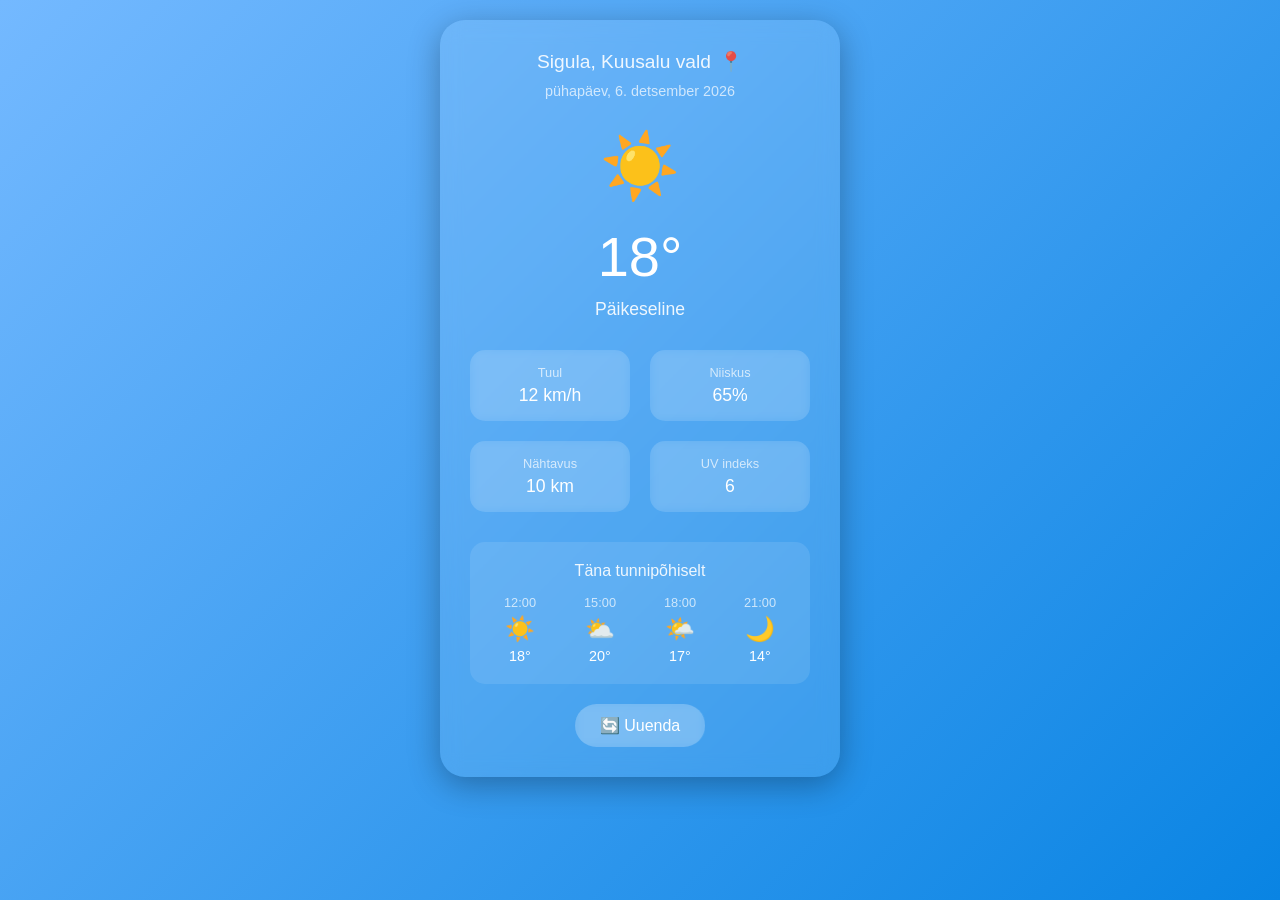
==== index.html @ 8d42cefe "Rename weather_app.html to index.html Muutsin nime" ====
<!DOCTYPE html>
<html lang="et">
<head>
    <meta charset="UTF-8">
    <meta name="viewport" content="width=device-width, initial-scale=1.0">
    <title>Tänase Päeva Ilm</title>
    <style>
        * {
            margin: 0;
            padding: 0;
            box-sizing: border-box;
        }

        body {
            font-family: -apple-system, BlinkMacSystemFont, 'Segoe UI', Roboto, sans-serif;
            background: linear-gradient(135deg, #74b9ff 0%, #0984e3 100%);
            min-height: 100vh;
            padding: 20px;
            color: white;
        }

        .container {
            max-width: 400px;
            margin: 0 auto;
            background: rgba(255, 255, 255, 0.1);
            backdrop-filter: blur(10px);
            border-radius: 25px;
            padding: 30px;
            box-shadow: 0 8px 32px rgba(0, 0, 0, 0.3);
            text-align: center;
        }

        .location {
            font-size: 1.2em;
            margin-bottom: 10px;
            opacity: 0.9;
            cursor: pointer;
            display: flex;
            align-items: center;
            justify-content: center;
            gap: 8px;
            transition: all 0.3s ease;
        }

        .location:hover {
            opacity: 1;
            transform: scale(1.05);
        }

        .location-dropdown {
            position: relative;
            display: inline-block;
        }

        .dropdown-content {
            display: none;
            position: absolute;
            background: rgba(255, 255, 255, 0.15);
            backdrop-filter: blur(10px);
            border-radius: 15px;
            min-width: 200px;
            box-shadow: 0 8px 32px rgba(0, 0, 0, 0.3);
            z-index: 1;
            top: 100%;
            left: 50%;
            transform: translateX(-50%);
            margin-top: 10px;
        }

        .dropdown-content.show {
            display: block;
            animation: dropdownOpen 0.3s ease;
        }

        @keyframes dropdownOpen {
            from { opacity: 0; transform: translateX(-50%) translateY(-10px); }
            to { opacity: 1; transform: translateX(-50%) translateY(0); }
        }

        .dropdown-item {
            padding: 15px 20px;
            cursor: pointer;
            transition: all 0.3s ease;
            border-radius: 15px;
            margin: 5px;
        }

        .dropdown-item:hover {
            background: rgba(255, 255, 255, 0.2);
        }

        .dropdown-item.active {
            background: rgba(255, 255, 255, 0.25);
            font-weight: 500;
        }

        .date {
            font-size: 0.9em;
            opacity: 0.7;
            margin-bottom: 30px;
        }

        .weather-icon {
            font-size: 4em;
            margin-bottom: 20px;
            animation: float 3s ease-in-out infinite;
        }

        @keyframes float {
            0%, 100% { transform: translateY(0px); }
            50% { transform: translateY(-10px); }
        }

        .temperature {
            font-size: 3.5em;
            font-weight: 300;
            margin-bottom: 10px;
        }

        .description {
            font-size: 1.1em;
            margin-bottom: 30px;
            opacity: 0.9;
        }

        .details {
            display: grid;
            grid-template-columns: 1fr 1fr;
            gap: 20px;
            margin-bottom: 30px;
        }

        .detail-item {
            background: rgba(255, 255, 255, 0.1);
            padding: 15px;
            border-radius: 15px;
            backdrop-filter: blur(5px);
        }

        .detail-label {
            font-size: 0.8em;
            opacity: 0.7;
            margin-bottom: 5px;
        }

        .detail-value {
            font-size: 1.1em;
            font-weight: 500;
        }

        .hourly-forecast {
            background: rgba(255, 255, 255, 0.1);
            border-radius: 15px;
            padding: 20px;
            margin-bottom: 20px;
        }

        .hourly-title {
            font-size: 1em;
            margin-bottom: 15px;
            opacity: 0.9;
        }

        .hourly-items {
            display: flex;
            justify-content: space-between;
            overflow-x: auto;
            gap: 15px;
        }

        .hourly-item {
            text-align: center;
            min-width: 60px;
        }

        .hourly-time {
            font-size: 0.8em;
            opacity: 0.7;
            margin-bottom: 5px;
        }

        .hourly-icon {
            font-size: 1.5em;
            margin-bottom: 5px;
        }

        .hourly-temp {
            font-size: 0.9em;
        }

        .refresh-btn {
            background: rgba(255, 255, 255, 0.2);
            border: none;
            color: white;
            padding: 12px 25px;
            border-radius: 25px;
            font-size: 1em;
            cursor: pointer;
            backdrop-filter: blur(5px);
            transition: all 0.3s ease;
        }

        .refresh-btn:hover {
            background: rgba(255, 255, 255, 0.3);
            transform: translateY(-2px);
        }

        .refresh-btn:active {
            transform: translateY(0);
        }

        @media (max-width: 480px) {
            .container {
                margin: 0;
                border-radius: 0;
                min-height: 100vh;
                padding: 40px 20px;
            }
        }
    </style>
</head>
<body>
    <div class="container">
        <div class="location-dropdown">
            <div class="location" id="location" onclick="toggleDropdown()">
                <span id="currentLocation">Sigula, Kuusalu vald</span>
                <span>📍</span>
            </div>
            <div class="dropdown-content" id="locationDropdown">
                <div class="dropdown-item active" onclick="selectLocation('sigula')">
                    Sigula, Kuusalu vald
                </div>
                <div class="dropdown-item" onclick="selectLocation('tallinn')">
                    Tallinn, Eesti
                </div>
            </div>
        </div>
        <div class="date" id="date"></div>
        
        <div class="weather-icon" id="weatherIcon">☀️</div>
        
        <div class="temperature" id="temperature">18°</div>
        <div class="description" id="description">Päikeseline</div>
        
        <div class="details">
            <div class="detail-item">
                <div class="detail-label">Tuul</div>
                <div class="detail-value" id="wind">12 km/h</div>
            </div>
            <div class="detail-item">
                <div class="detail-label">Niiskus</div>
                <div class="detail-value" id="humidity">65%</div>
            </div>
            <div class="detail-item">
                <div class="detail-label">Nähtavus</div>
                <div class="detail-value" id="visibility">10 km</div>
            </div>
            <div class="detail-item">
                <div class="detail-label">UV indeks</div>
                <div class="detail-value" id="uv">6</div>
            </div>
        </div>

        <div class="hourly-forecast">
            <div class="hourly-title">Täna tunnipõhiselt</div>
            <div class="hourly-items" id="hourlyForecast">
                <div class="hourly-item">
                    <div class="hourly-time">12:00</div>
                    <div class="hourly-icon">☀️</div>
                    <div class="hourly-temp">18°</div>
                </div>
                <div class="hourly-item">
                    <div class="hourly-time">15:00</div>
                    <div class="hourly-icon">⛅</div>
                    <div class="hourly-temp">20°</div>
                </div>
                <div class="hourly-item">
                    <div class="hourly-time">18:00</div>
                    <div class="hourly-icon">🌤️</div>
                    <div class="hourly-temp">17°</div>
                </div>
                <div class="hourly-item">
                    <div class="hourly-time">21:00</div>
                    <div class="hourly-icon">🌙</div>
                    <div class="hourly-temp">14°</div>
                </div>
            </div>
        </div>

        <button class="refresh-btn" onclick="updateWeather()">🔄 Uuenda</button>
    </div>

    <script>
        // Ilmaandmed erinevatele asukohtadele
        const weatherDataByLocation = {
            sigula: [
                {
                    temp: 16,
                    icon: '🌊',
                    desc: 'Meretuuline',
                    wind: '15 km/h',
                    humidity: '72%',
                    visibility: '12 km',
                    uv: '5'
                },
                {
                    temp: 12,
                    icon: '🌧️',
                    desc: 'Vihmahoog',
                    wind: '22 km/h',
                    humidity: '88%',
                    visibility: '7 km',
                    uv: '2'
                },
                {
                    temp: 19,
                    icon: '⛅',
                    desc: 'Pilves tuulega',
                    wind: '18 km/h',
                    humidity: '65%',
                    visibility: '15 km',
                    uv: '6'
                },
                {
                    temp: 8,
                    icon: '🌨️',
                    desc: 'Lumesadu tuulega',
                    wind: '28 km/h',
                    humidity: '92%',
                    visibility: '4 km',
                    uv: '1'
                }
            ],
            tallinn: [
                {
                    temp: 18,
                    icon: '☀️',
                    desc: 'Päikeseline',
                    wind: '12 km/h',
                    humidity: '62%',
                    visibility: '15 km',
                    uv: '6'
                },
                {
                    temp: 14,
                    icon: '🌦️',
                    desc: 'Hoovihm',
                    wind: '16 km/h',
                    humidity: '78%',
                    visibility: '10 km',
                    uv: '3'
                },
                {
                    temp: 21,
                    icon: '🌤️',
                    desc: 'Osaliselt päikeseline',
                    wind: '10 km/h',
                    humidity: '58%',
                    visibility: '18 km',
                    uv: '7'
                },
                {
                    temp: 6,
                    icon: '❄️',
                    desc: 'Kerge lumesadu',
                    wind: '20 km/h',
                    humidity: '85%',
                    visibility: '8 km',
                    uv: '1'
                }
            ]
        };

        const hourlyDataByLocation = {
            sigula: [
                [
                    { time: '12:00', icon: '🌊', temp: 16 },
                    { time: '15:00', icon: '⛅', temp: 17 },
                    { time: '18:00', icon: '🌤️', temp: 15 },
                    { time: '21:00', icon: '🌙', temp: 13 }
                ],
                [
                    { time: '12:00', icon: '🌧️', temp: 12 },
                    { time: '15:00', icon: '⛈️', temp: 13 },
                    { time: '18:00', icon: '🌧️', temp: 11 },
                    { time: '21:00', icon: '☁️', temp: 10 }
                ],
                [
                    { time: '12:00', icon: '⛅', temp: 19 },
                    { time: '15:00', icon: '🌤️', temp: 20 },
                    { time: '18:00', icon: '⛅', temp: 18 },
                    { time: '21:00', icon: '🌙', temp: 16 }
                ],
                [
                    { time: '12:00', icon: '🌨️', temp: 8 },
                    { time: '15:00', icon: '❄️', temp: 7 },
                    { time: '18:00', icon: '🌨️', temp: 6 },
                    { time: '21:00', icon: '☁️', temp: 5 }
                ]
            ],
            tallinn: [
                [
                    { time: '12:00', icon: '☀️', temp: 18 },
                    { time: '15:00', icon: '☀️', temp: 20 },
                    { time: '18:00', icon: '🌤️', temp: 17 },
                    { time: '21:00', icon: '🌙', temp: 15 }
                ],
                [
                    { time: '12:00', icon: '🌦️', temp: 14 },
                    { time: '15:00', icon: '⛈️', temp: 15 },
                    { time: '18:00', icon: '🌧️', temp: 13 },
                    { time: '21:00', icon: '☁️', temp: 12 }
                ],
                [
                    { time: '12:00', icon: '🌤️', temp: 21 },
                    { time: '15:00', icon: '☀️', temp: 23 },
                    { time: '18:00', icon: '🌤️', temp: 20 },
                    { time: '21:00', icon: '🌙', temp: 18 }
                ],
                [
                    { time: '12:00', icon: '❄️', temp: 6 },
                    { time: '15:00', icon: '🌨️', temp: 5 },
                    { time: '18:00', icon: '❄️', temp: 4 },
                    { time: '21:00', icon: '☁️', temp: 3 }
                ]
            ]
        };

        let currentLocation = 'sigula';
        let currentWeatherIndex = 0;

        function updateDate() {
            const now = new Date();
            const options = { 
                weekday: 'long', 
                year: 'numeric', 
                month: 'long', 
                day: 'numeric' 
            };
            document.getElementById('date').textContent = now.toLocaleDateString('et-EE', options);
        }

        function updateWeather() {
            const weather = weatherData[currentWeatherIndex];
            const hourly = hourlyData[currentWeatherIndex];
            
            document.getElementById('temperature').textContent = weather.temp + '°';
            document.getElementById('weatherIcon').textContent = weather.icon;
            document.getElementById('description').textContent = weather.desc;
            document.getElementById('wind').textContent = weather.wind;
            document.getElementById('humidity').textContent = weather.humidity;
            document.getElementById('visibility').textContent = weather.visibility;
            document.getElementById('uv').textContent = weather.uv;

            // Uuenda tunnipõhist ennustust
            const hourlyContainer = document.getElementById('hourlyForecast');
            hourlyContainer.innerHTML = '';
            
            hourly.forEach(item => {
                const hourlyItem = document.createElement('div');
                hourlyItem.className = 'hourly-item';
                hourlyItem.innerHTML = `
                    <div class="hourly-time">${item.time}</div>
                    <div class="hourly-icon">${item.icon}</div>
                    <div class="hourly-temp">${item.temp}°</div>
                `;
                hourlyContainer.appendChild(hourlyItem);
            });

            // Järgmine ilmaandmete komplekt
            currentWeatherIndex = (currentWeatherIndex + 1) % weatherData.length;
        }

        // Käivita leht
        updateDate();
        updateWeather();

        // Automaatne uuendamine iga 30 sekundi järel (näidiseks)
        setInterval(updateWeather, 30000);
    </script>
</body>
</html>
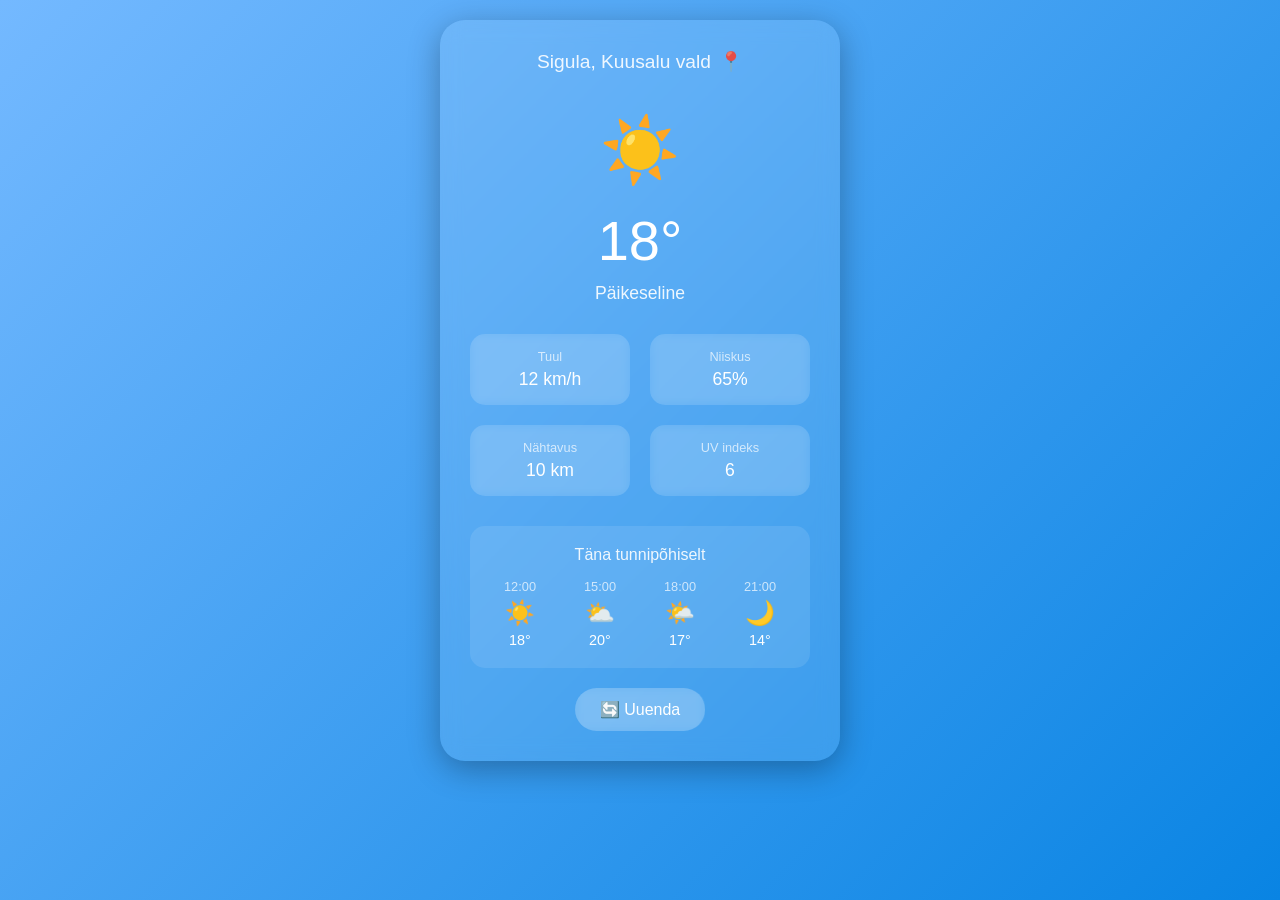
==== commit 07806636: "Update index.html Lisas open-meteo api" ====
--- a/index.html
+++ b/index.html
@@ -291,143 +291,22 @@
     </div>
 
     <script>
-        // Ilmaandmed erinevatele asukohtadele
-        const weatherDataByLocation = {
-            sigula: [
-                {
-                    temp: 16,
-                    icon: '🌊',
-                    desc: 'Meretuuline',
-                    wind: '15 km/h',
-                    humidity: '72%',
-                    visibility: '12 km',
-                    uv: '5'
-                },
-                {
-                    temp: 12,
-                    icon: '🌧️',
-                    desc: 'Vihmahoog',
-                    wind: '22 km/h',
-                    humidity: '88%',
-                    visibility: '7 km',
-                    uv: '2'
-                },
-                {
-                    temp: 19,
-                    icon: '⛅',
-                    desc: 'Pilves tuulega',
-                    wind: '18 km/h',
-                    humidity: '65%',
-                    visibility: '15 km',
-                    uv: '6'
-                },
-                {
-                    temp: 8,
-                    icon: '🌨️',
-                    desc: 'Lumesadu tuulega',
-                    wind: '28 km/h',
-                    humidity: '92%',
-                    visibility: '4 km',
-                    uv: '1'
-                }
-            ],
-            tallinn: [
-                {
-                    temp: 18,
-                    icon: '☀️',
-                    desc: 'Päikeseline',
-                    wind: '12 km/h',
-                    humidity: '62%',
-                    visibility: '15 km',
-                    uv: '6'
-                },
-                {
-                    temp: 14,
-                    icon: '🌦️',
-                    desc: 'Hoovihm',
-                    wind: '16 km/h',
-                    humidity: '78%',
-                    visibility: '10 km',
-                    uv: '3'
-                },
-                {
-                    temp: 21,
-                    icon: '🌤️',
-                    desc: 'Osaliselt päikeseline',
-                    wind: '10 km/h',
-                    humidity: '58%',
-                    visibility: '18 km',
-                    uv: '7'
-                },
-                {
-                    temp: 6,
-                    icon: '❄️',
-                    desc: 'Kerge lumesadu',
-                    wind: '20 km/h',
-                    humidity: '85%',
-                    visibility: '8 km',
-                    uv: '1'
-                }
-            ]
+        // Asukohtade koordinaadid
+        const locations = {
+            sigula: {
+                name: 'Sigula, Kuusalu vald',
+                lat: 59.5167,
+                lon: 25.5833
+            },
+            tallinn: {
+                name: 'Tallinn, Eesti',
+                lat: 59.4370,
+                lon: 24.7536
+            }
         };
 
-        const hourlyDataByLocation = {
-            sigula: [
-                [
-                    { time: '12:00', icon: '🌊', temp: 16 },
-                    { time: '15:00', icon: '⛅', temp: 17 },
-                    { time: '18:00', icon: '🌤️', temp: 15 },
-                    { time: '21:00', icon: '🌙', temp: 13 }
-                ],
-                [
-                    { time: '12:00', icon: '🌧️', temp: 12 },
-                    { time: '15:00', icon: '⛈️', temp: 13 },
-                    { time: '18:00', icon: '🌧️', temp: 11 },
-                    { time: '21:00', icon: '☁️', temp: 10 }
-                ],
-                [
-                    { time: '12:00', icon: '⛅', temp: 19 },
-                    { time: '15:00', icon: '🌤️', temp: 20 },
-                    { time: '18:00', icon: '⛅', temp: 18 },
-                    { time: '21:00', icon: '🌙', temp: 16 }
-                ],
-                [
-                    { time: '12:00', icon: '🌨️', temp: 8 },
-                    { time: '15:00', icon: '❄️', temp: 7 },
-                    { time: '18:00', icon: '🌨️', temp: 6 },
-                    { time: '21:00', icon: '☁️', temp: 5 }
-                ]
-            ],
-            tallinn: [
-                [
-                    { time: '12:00', icon: '☀️', temp: 18 },
-                    { time: '15:00', icon: '☀️', temp: 20 },
-                    { time: '18:00', icon: '🌤️', temp: 17 },
-                    { time: '21:00', icon: '🌙', temp: 15 }
-                ],
-                [
-                    { time: '12:00', icon: '🌦️', temp: 14 },
-                    { time: '15:00', icon: '⛈️', temp: 15 },
-                    { time: '18:00', icon: '🌧️', temp: 13 },
-                    { time: '21:00', icon: '☁️', temp: 12 }
-                ],
-                [
-                    { time: '12:00', icon: '🌤️', temp: 21 },
-                    { time: '15:00', icon: '☀️', temp: 23 },
-                    { time: '18:00', icon: '🌤️', temp: 20 },
-                    { time: '21:00', icon: '🌙', temp: 18 }
-                ],
-                [
-                    { time: '12:00', icon: '❄️', temp: 6 },
-                    { time: '15:00', icon: '🌨️', temp: 5 },
-                    { time: '18:00', icon: '❄️', temp: 4 },
-                    { time: '21:00', icon: '☁️', temp: 3 }
-                ]
-            ]
-        };
-
         let currentLocation = 'sigula';
-        let currentWeatherIndex = 0;
+        let weatherData = null;
 
         function updateDate() {
             const now = new Date();
@@ -440,43 +319,154 @@
             document.getElementById('date').textContent = now.toLocaleDateString('et-EE', options);
         }
 
-        function updateWeather() {
-            const weather = weatherData[currentWeatherIndex];
-            const hourly = hourlyData[currentWeatherIndex];
-            
-            document.getElementById('temperature').textContent = weather.temp + '°';
-            document.getElementById('weatherIcon').textContent = weather.icon;
-            document.getElementById('description').textContent = weather.desc;
-            document.getElementById('wind').textContent = weather.wind;
-            document.getElementById('humidity').textContent = weather.humidity;
-            document.getElementById('visibility').textContent = weather.visibility;
-            document.getElementById('uv').textContent = weather.uv;
-
-            // Uuenda tunnipõhist ennustust
+        // Ilmakoodi teisendamine ikoonideks ja kirjeldusteks
+        function getWeatherInfo(weatherCode, isDay) {
+            const weatherCodes = {
+                0: { icon: isDay ? '☀️' : '🌙', desc: isDay ? 'Selge' : 'Selge öö' },
+                1: { icon: isDay ? '🌤️' : '🌙', desc: isDay ? 'Peamiselt selge' : 'Peamiselt selge öö' },
+                2: { icon: '⛅', desc: 'Osaliselt pilves' },
+                3: { icon: '☁️', desc: 'Pilves' },
+                45: { icon: '🌫️', desc: 'Udu' },
+                48: { icon: '🌫️', desc: 'Jääudu' },
+                51: { icon: '🌦️', desc: 'Kerge uduvihm' },
+                53: { icon: '🌦️', desc: 'Mõõdukas uduvihm' },
+                55: { icon: '🌧️', desc: 'Tugev uduvihm' },
+                61: { icon: '🌧️', desc: 'Kerge vihm' },
+                63: { icon: '🌧️', desc: 'Mõõdukas vihm' },
+                65: { icon: '🌧️', desc: 'Tugev vihm' },
+                71: { icon: '🌨️', desc: 'Kerge lumesadu' },
+                73: { icon: '❄️', desc: 'Mõõdukas lumesadu' },
+                75: { icon: '❄️', desc: 'Tugev lumesadu' },
+                80: { icon: '🌦️', desc: 'Kerged vihmahoogud' },
+                81: { icon: '🌧️', desc: 'Mõõdukad vihmahoogud' },
+                82: { icon: '⛈️', desc: 'Tugevad vihmahoogud' },
+                95: { icon: '⛈️', desc: 'Äike' },
+                96: { icon: '⛈️', desc: 'Äike rahehoobiga' },
+                99: { icon: '⛈️', desc: 'Tugev äike rahehoobiga' }
+            };
+            
+            return weatherCodes[weatherCode] || { icon: '❓', desc: 'Teadmata' };
+        }
+
+        // Päris ilmaandmete hankimine
+        async function fetchWeatherData(location) {
+            const { lat, lon } = locations[location];
+            const url = `https://api.open-meteo.com/v1/forecast?latitude=${lat}&longitude=${lon}&current=temperature_2m,relative_humidity_2m,apparent_temperature,is_day,precipitation,weather_code,cloud_cover,wind_speed_10m,wind_direction_10m&hourly=temperature_2m,relative_humidity_2m,weather_code,visibility,is_day&daily=weather_code,temperature_2m_max,temperature_2m_min,uv_index_max&timezone=Europe%2FTallinn&forecast_days=1`;
+            
+            try {
+                const response = await fetch(url);
+                const data = await response.json();
+                return data;
+            } catch (error) {
+                console.error('Viga ilmaandmete hankimisel:', error);
+                return null;
+            }
+        }
+            const dropdown = document.getElementById('locationDropdown');
+            dropdown.classList.toggle('show');
+        }
+
+        function toggleDropdown() {
+            const dropdown = document.getElementById('locationDropdown');
+            dropdown.classList.toggle('show');
+        }
+
+        async function selectLocation(location) {
+            currentLocation = location;
+            
+            // Update location text
+            document.getElementById('currentLocation').textContent = locations[location].name;
+            
+            // Update active state in dropdown
+            const dropdownItems = document.querySelectorAll('.dropdown-item');
+            dropdownItems.forEach(item => item.classList.remove('active'));
+            
+            if (location === 'sigula') {
+                dropdownItems[0].classList.add('active');
+            } else {
+                dropdownItems[1].classList.add('active');
+            }
+            
+            // Hide dropdown
+            document.getElementById('locationDropdown').classList.remove('show');
+            
+            // Update weather
+            await updateWeather();
+        }
+
+        async function updateWeather() {
+            // Näita laadimist
+            document.getElementById('temperature').textContent = '...';
+            document.getElementById('description').textContent = 'Laadin andmeid...';
+            
+            const data = await fetchWeatherData(currentLocation);
+            
+            if (!data || !data.current) {
+                document.getElementById('temperature').textContent = '--°';
+                document.getElementById('description').textContent = 'Andmeid ei saadud';
+                return;
+            }
+            
+            const current = data.current;
+            const daily = data.daily;
+            const hourly = data.hourly;
+            
+            // Praegune ilm
+            const weatherInfo = getWeatherInfo(current.weather_code, current.is_day);
+            
+            document.getElementById('temperature').textContent = Math.round(current.temperature_2m) + '°';
+            document.getElementById('weatherIcon').textContent = weatherInfo.icon;
+            document.getElementById('description').textContent = weatherInfo.desc;
+            document.getElementById('wind').textContent = Math.round(current.wind_speed_10m) + ' km/h';
+            document.getElementById('humidity').textContent = current.relative_humidity_2m + '%';
+            document.getElementById('visibility').textContent = '10 km'; // Open-Meteo ei anna visibility
+            document.getElementById('uv').textContent = daily.uv_index_max[0] || '--';
+            
+            // Tunnipõhine ennustus (järgmised 4 tundi)
             const hourlyContainer = document.getElementById('hourlyForecast');
             hourlyContainer.innerHTML = '';
             
-            hourly.forEach(item => {
+            const now = new Date();
+            const currentHour = now.getHours();
+            
+            for (let i = 0; i < 4; i++) {
+                const hourIndex = currentHour + i;
+                if (hourIndex >= 24) break; // Ära näita järgmise päeva tunde
+                
+                const temp = Math.round(hourly.temperature_2m[hourIndex]);
+                const code = hourly.weather_code[hourIndex];
+                const isDay = hourly.is_day[hourIndex];
+                const weather = getWeatherInfo(code, isDay);
+                
+                const time = String(hourIndex).padStart(2, '0') + ':00';
+                
                 const hourlyItem = document.createElement('div');
                 hourlyItem.className = 'hourly-item';
                 hourlyItem.innerHTML = `
-                    <div class="hourly-time">${item.time}</div>
-                    <div class="hourly-icon">${item.icon}</div>
-                    <div class="hourly-temp">${item.temp}°</div>
+                    <div class="hourly-time">${time}</div>
+                    <div class="hourly-icon">${weather.icon}</div>
+                    <div class="hourly-temp">${temp}°</div>
                 `;
                 hourlyContainer.appendChild(hourlyItem);
-            });
-
-            // Järgmine ilmaandmete komplekt
-            currentWeatherIndex = (currentWeatherIndex + 1) % weatherData.length;
+            }
         }
 
         // Käivita leht
         updateDate();
-        updateWeather();
-
-        // Automaatne uuendamine iga 30 sekundi järel (näidiseks)
-        setInterval(updateWeather, 30000);
+        updateWeather(); // Nüüd async funktsioon
+
+        // Automaatne uuendamine iga 10 minuti järel (päris andmete jaoks)
+        setInterval(updateWeather, 600000);
+
+        // Sulge dropdown kui klõpsatakse väljaspool
+        document.addEventListener('click', function(event) {
+            const dropdown = document.getElementById('locationDropdown');
+            const locationDiv = document.getElementById('location');
+            
+            if (!locationDiv.contains(event.target) && !dropdown.contains(event.target)) {
+                dropdown.classList.remove('show');
+            }
+        });
     </script>
 </body>
 </html>
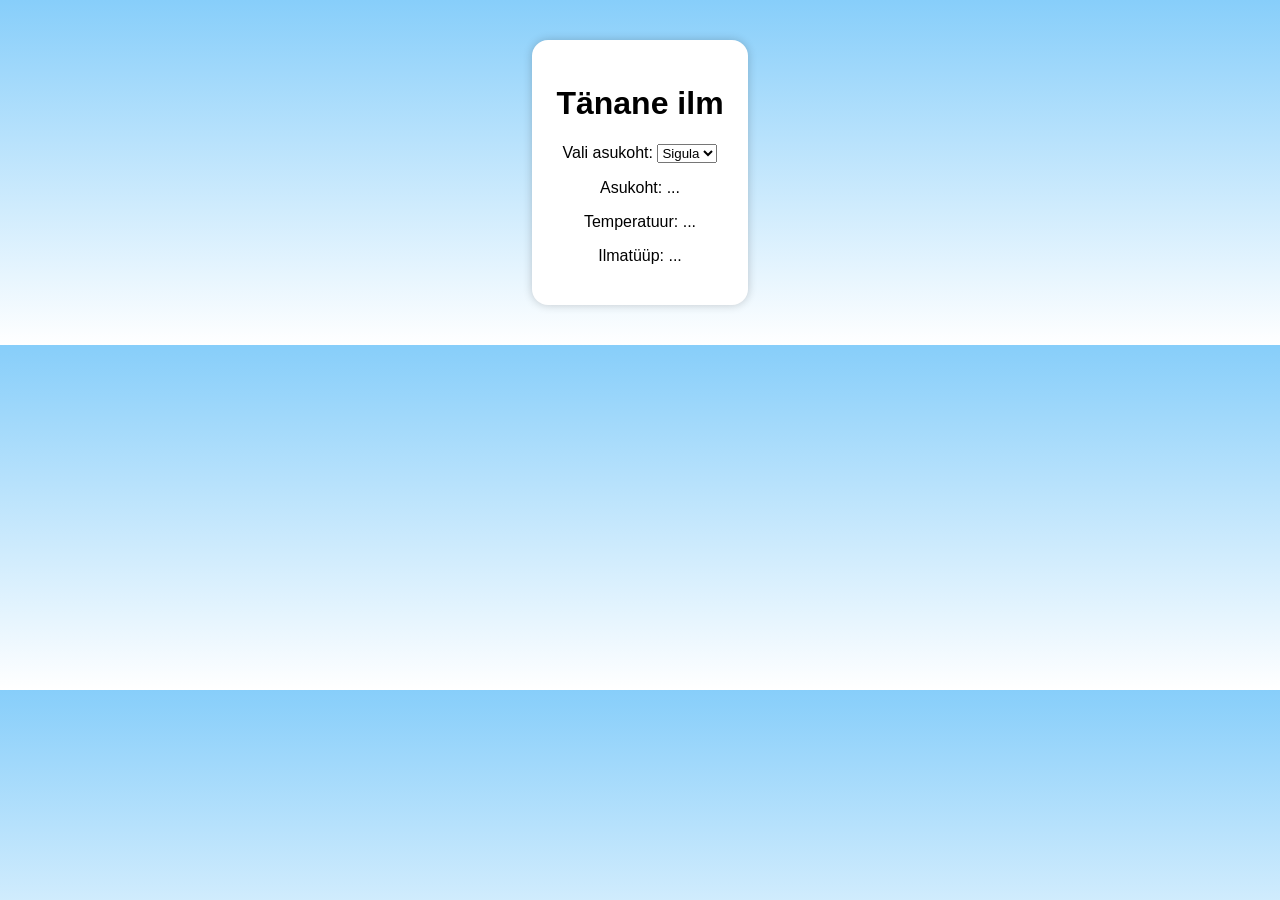
==== commit 1db165d8: "Add files via upload" ====
--- a/index.html
+++ b/index.html
@@ -1,472 +1,26 @@
 <!DOCTYPE html>
 <html lang="et">
 <head>
-    <meta charset="UTF-8">
-    <meta name="viewport" content="width=device-width, initial-scale=1.0">
-    <title>Tänase Päeva Ilm</title>
-    <style>
-        * {
-            margin: 0;
-            padding: 0;
-            box-sizing: border-box;
-        }
-
-        body {
-            font-family: -apple-system, BlinkMacSystemFont, 'Segoe UI', Roboto, sans-serif;
-            background: linear-gradient(135deg, #74b9ff 0%, #0984e3 100%);
-            min-height: 100vh;
-            padding: 20px;
-            color: white;
-        }
-
-        .container {
-            max-width: 400px;
-            margin: 0 auto;
-            background: rgba(255, 255, 255, 0.1);
-            backdrop-filter: blur(10px);
-            border-radius: 25px;
-            padding: 30px;
-            box-shadow: 0 8px 32px rgba(0, 0, 0, 0.3);
-            text-align: center;
-        }
-
-        .location {
-            font-size: 1.2em;
-            margin-bottom: 10px;
-            opacity: 0.9;
-            cursor: pointer;
-            display: flex;
-            align-items: center;
-            justify-content: center;
-            gap: 8px;
-            transition: all 0.3s ease;
-        }
-
-        .location:hover {
-            opacity: 1;
-            transform: scale(1.05);
-        }
-
-        .location-dropdown {
-            position: relative;
-            display: inline-block;
-        }
-
-        .dropdown-content {
-            display: none;
-            position: absolute;
-            background: rgba(255, 255, 255, 0.15);
-            backdrop-filter: blur(10px);
-            border-radius: 15px;
-            min-width: 200px;
-            box-shadow: 0 8px 32px rgba(0, 0, 0, 0.3);
-            z-index: 1;
-            top: 100%;
-            left: 50%;
-            transform: translateX(-50%);
-            margin-top: 10px;
-        }
-
-        .dropdown-content.show {
-            display: block;
-            animation: dropdownOpen 0.3s ease;
-        }
-
-        @keyframes dropdownOpen {
-            from { opacity: 0; transform: translateX(-50%) translateY(-10px); }
-            to { opacity: 1; transform: translateX(-50%) translateY(0); }
-        }
-
-        .dropdown-item {
-            padding: 15px 20px;
-            cursor: pointer;
-            transition: all 0.3s ease;
-            border-radius: 15px;
-            margin: 5px;
-        }
-
-        .dropdown-item:hover {
-            background: rgba(255, 255, 255, 0.2);
-        }
-
-        .dropdown-item.active {
-            background: rgba(255, 255, 255, 0.25);
-            font-weight: 500;
-        }
-
-        .date {
-            font-size: 0.9em;
-            opacity: 0.7;
-            margin-bottom: 30px;
-        }
-
-        .weather-icon {
-            font-size: 4em;
-            margin-bottom: 20px;
-            animation: float 3s ease-in-out infinite;
-        }
-
-        @keyframes float {
-            0%, 100% { transform: translateY(0px); }
-            50% { transform: translateY(-10px); }
-        }
-
-        .temperature {
-            font-size: 3.5em;
-            font-weight: 300;
-            margin-bottom: 10px;
-        }
-
-        .description {
-            font-size: 1.1em;
-            margin-bottom: 30px;
-            opacity: 0.9;
-        }
-
-        .details {
-            display: grid;
-            grid-template-columns: 1fr 1fr;
-            gap: 20px;
-            margin-bottom: 30px;
-        }
-
-        .detail-item {
-            background: rgba(255, 255, 255, 0.1);
-            padding: 15px;
-            border-radius: 15px;
-            backdrop-filter: blur(5px);
-        }
-
-        .detail-label {
-            font-size: 0.8em;
-            opacity: 0.7;
-            margin-bottom: 5px;
-        }
-
-        .detail-value {
-            font-size: 1.1em;
-            font-weight: 500;
-        }
-
-        .hourly-forecast {
-            background: rgba(255, 255, 255, 0.1);
-            border-radius: 15px;
-            padding: 20px;
-            margin-bottom: 20px;
-        }
-
-        .hourly-title {
-            font-size: 1em;
-            margin-bottom: 15px;
-            opacity: 0.9;
-        }
-
-        .hourly-items {
-            display: flex;
-            justify-content: space-between;
-            overflow-x: auto;
-            gap: 15px;
-        }
-
-        .hourly-item {
-            text-align: center;
-            min-width: 60px;
-        }
-
-        .hourly-time {
-            font-size: 0.8em;
-            opacity: 0.7;
-            margin-bottom: 5px;
-        }
-
-        .hourly-icon {
-            font-size: 1.5em;
-            margin-bottom: 5px;
-        }
-
-        .hourly-temp {
-            font-size: 0.9em;
-        }
-
-        .refresh-btn {
-            background: rgba(255, 255, 255, 0.2);
-            border: none;
-            color: white;
-            padding: 12px 25px;
-            border-radius: 25px;
-            font-size: 1em;
-            cursor: pointer;
-            backdrop-filter: blur(5px);
-            transition: all 0.3s ease;
-        }
-
-        .refresh-btn:hover {
-            background: rgba(255, 255, 255, 0.3);
-            transform: translateY(-2px);
-        }
-
-        .refresh-btn:active {
-            transform: translateY(0);
-        }
-
-        @media (max-width: 480px) {
-            .container {
-                margin: 0;
-                border-radius: 0;
-                min-height: 100vh;
-                padding: 40px 20px;
-            }
-        }
-    </style>
+  <meta charset="UTF-8" />
+  <meta name="viewport" content="width=device-width, initial-scale=1.0"/>
+  <title>Tänane Ilm</title>
+  <link rel="stylesheet" href="style.css" />
 </head>
 <body>
-    <div class="container">
-        <div class="location-dropdown">
-            <div class="location" id="location" onclick="toggleDropdown()">
-                <span id="currentLocation">Sigula, Kuusalu vald</span>
-                <span>📍</span>
-            </div>
-            <div class="dropdown-content" id="locationDropdown">
-                <div class="dropdown-item active" onclick="selectLocation('sigula')">
-                    Sigula, Kuusalu vald
-                </div>
-                <div class="dropdown-item" onclick="selectLocation('tallinn')">
-                    Tallinn, Eesti
-                </div>
-            </div>
-        </div>
-        <div class="date" id="date"></div>
-        
-        <div class="weather-icon" id="weatherIcon">☀️</div>
-        
-        <div class="temperature" id="temperature">18°</div>
-        <div class="description" id="description">Päikeseline</div>
-        
-        <div class="details">
-            <div class="detail-item">
-                <div class="detail-label">Tuul</div>
-                <div class="detail-value" id="wind">12 km/h</div>
-            </div>
-            <div class="detail-item">
-                <div class="detail-label">Niiskus</div>
-                <div class="detail-value" id="humidity">65%</div>
-            </div>
-            <div class="detail-item">
-                <div class="detail-label">Nähtavus</div>
-                <div class="detail-value" id="visibility">10 km</div>
-            </div>
-            <div class="detail-item">
-                <div class="detail-label">UV indeks</div>
-                <div class="detail-value" id="uv">6</div>
-            </div>
-        </div>
+  <div class="container">
+    <h1>Tänane ilm</h1>
 
-        <div class="hourly-forecast">
-            <div class="hourly-title">Täna tunnipõhiselt</div>
-            <div class="hourly-items" id="hourlyForecast">
-                <div class="hourly-item">
-                    <div class="hourly-time">12:00</div>
-                    <div class="hourly-icon">☀️</div>
-                    <div class="hourly-temp">18°</div>
-                </div>
-                <div class="hourly-item">
-                    <div class="hourly-time">15:00</div>
-                    <div class="hourly-icon">⛅</div>
-                    <div class="hourly-temp">20°</div>
-                </div>
-                <div class="hourly-item">
-                    <div class="hourly-time">18:00</div>
-                    <div class="hourly-icon">🌤️</div>
-                    <div class="hourly-temp">17°</div>
-                </div>
-                <div class="hourly-item">
-                    <div class="hourly-time">21:00</div>
-                    <div class="hourly-icon">🌙</div>
-                    <div class="hourly-temp">14°</div>
-                </div>
-            </div>
-        </div>
+    <label for="locationSelect">Vali asukoht:</label>
+    <select id="locationSelect">
+      <option value="sigula">Sigula</option>
+      <option value="tallinn">Tallinn</option>
+    </select>
 
-        <button class="refresh-btn" onclick="updateWeather()">🔄 Uuenda</button>
-    </div>
+    <p id="location">Asukoht: ...</p>
+    <p id="temp">Temperatuur: ...</p>
+    <p id="desc">Ilmatüüp: ...</p>
+  </div>
 
-    <script>
-        // Asukohtade koordinaadid
-        const locations = {
-            sigula: {
-                name: 'Sigula, Kuusalu vald',
-                lat: 59.5167,
-                lon: 25.5833
-            },
-            tallinn: {
-                name: 'Tallinn, Eesti',
-                lat: 59.4370,
-                lon: 24.7536
-            }
-        };
-
-        let currentLocation = 'sigula';
-        let weatherData = null;
-
-        function updateDate() {
-            const now = new Date();
-            const options = { 
-                weekday: 'long', 
-                year: 'numeric', 
-                month: 'long', 
-                day: 'numeric' 
-            };
-            document.getElementById('date').textContent = now.toLocaleDateString('et-EE', options);
-        }
-
-        // Ilmakoodi teisendamine ikoonideks ja kirjeldusteks
-        function getWeatherInfo(weatherCode, isDay) {
-            const weatherCodes = {
-                0: { icon: isDay ? '☀️' : '🌙', desc: isDay ? 'Selge' : 'Selge öö' },
-                1: { icon: isDay ? '🌤️' : '🌙', desc: isDay ? 'Peamiselt selge' : 'Peamiselt selge öö' },
-                2: { icon: '⛅', desc: 'Osaliselt pilves' },
-                3: { icon: '☁️', desc: 'Pilves' },
-                45: { icon: '🌫️', desc: 'Udu' },
-                48: { icon: '🌫️', desc: 'Jääudu' },
-                51: { icon: '🌦️', desc: 'Kerge uduvihm' },
-                53: { icon: '🌦️', desc: 'Mõõdukas uduvihm' },
-                55: { icon: '🌧️', desc: 'Tugev uduvihm' },
-                61: { icon: '🌧️', desc: 'Kerge vihm' },
-                63: { icon: '🌧️', desc: 'Mõõdukas vihm' },
-                65: { icon: '🌧️', desc: 'Tugev vihm' },
-                71: { icon: '🌨️', desc: 'Kerge lumesadu' },
-                73: { icon: '❄️', desc: 'Mõõdukas lumesadu' },
-                75: { icon: '❄️', desc: 'Tugev lumesadu' },
-                80: { icon: '🌦️', desc: 'Kerged vihmahoogud' },
-                81: { icon: '🌧️', desc: 'Mõõdukad vihmahoogud' },
-                82: { icon: '⛈️', desc: 'Tugevad vihmahoogud' },
-                95: { icon: '⛈️', desc: 'Äike' },
-                96: { icon: '⛈️', desc: 'Äike rahehoobiga' },
-                99: { icon: '⛈️', desc: 'Tugev äike rahehoobiga' }
-            };
-            
-            return weatherCodes[weatherCode] || { icon: '❓', desc: 'Teadmata' };
-        }
-
-        // Päris ilmaandmete hankimine
-        async function fetchWeatherData(location) {
-            const { lat, lon } = locations[location];
-            const url = `https://api.open-meteo.com/v1/forecast?latitude=${lat}&longitude=${lon}&current=temperature_2m,relative_humidity_2m,apparent_temperature,is_day,precipitation,weather_code,cloud_cover,wind_speed_10m,wind_direction_10m&hourly=temperature_2m,relative_humidity_2m,weather_code,visibility,is_day&daily=weather_code,temperature_2m_max,temperature_2m_min,uv_index_max&timezone=Europe%2FTallinn&forecast_days=1`;
-            
-            try {
-                const response = await fetch(url);
-                const data = await response.json();
-                return data;
-            } catch (error) {
-                console.error('Viga ilmaandmete hankimisel:', error);
-                return null;
-            }
-        }
-            const dropdown = document.getElementById('locationDropdown');
-            dropdown.classList.toggle('show');
-        }
-
-        function toggleDropdown() {
-            const dropdown = document.getElementById('locationDropdown');
-            dropdown.classList.toggle('show');
-        }
-
-        async function selectLocation(location) {
-            currentLocation = location;
-            
-            // Update location text
-            document.getElementById('currentLocation').textContent = locations[location].name;
-            
-            // Update active state in dropdown
-            const dropdownItems = document.querySelectorAll('.dropdown-item');
-            dropdownItems.forEach(item => item.classList.remove('active'));
-            
-            if (location === 'sigula') {
-                dropdownItems[0].classList.add('active');
-            } else {
-                dropdownItems[1].classList.add('active');
-            }
-            
-            // Hide dropdown
-            document.getElementById('locationDropdown').classList.remove('show');
-            
-            // Update weather
-            await updateWeather();
-        }
-
-        async function updateWeather() {
-            // Näita laadimist
-            document.getElementById('temperature').textContent = '...';
-            document.getElementById('description').textContent = 'Laadin andmeid...';
-            
-            const data = await fetchWeatherData(currentLocation);
-            
-            if (!data || !data.current) {
-                document.getElementById('temperature').textContent = '--°';
-                document.getElementById('description').textContent = 'Andmeid ei saadud';
-                return;
-            }
-            
-            const current = data.current;
-            const daily = data.daily;
-            const hourly = data.hourly;
-            
-            // Praegune ilm
-            const weatherInfo = getWeatherInfo(current.weather_code, current.is_day);
-            
-            document.getElementById('temperature').textContent = Math.round(current.temperature_2m) + '°';
-            document.getElementById('weatherIcon').textContent = weatherInfo.icon;
-            document.getElementById('description').textContent = weatherInfo.desc;
-            document.getElementById('wind').textContent = Math.round(current.wind_speed_10m) + ' km/h';
-            document.getElementById('humidity').textContent = current.relative_humidity_2m + '%';
-            document.getElementById('visibility').textContent = '10 km'; // Open-Meteo ei anna visibility
-            document.getElementById('uv').textContent = daily.uv_index_max[0] || '--';
-            
-            // Tunnipõhine ennustus (järgmised 4 tundi)
-            const hourlyContainer = document.getElementById('hourlyForecast');
-            hourlyContainer.innerHTML = '';
-            
-            const now = new Date();
-            const currentHour = now.getHours();
-            
-            for (let i = 0; i < 4; i++) {
-                const hourIndex = currentHour + i;
-                if (hourIndex >= 24) break; // Ära näita järgmise päeva tunde
-                
-                const temp = Math.round(hourly.temperature_2m[hourIndex]);
-                const code = hourly.weather_code[hourIndex];
-                const isDay = hourly.is_day[hourIndex];
-                const weather = getWeatherInfo(code, isDay);
-                
-                const time = String(hourIndex).padStart(2, '0') + ':00';
-                
-                const hourlyItem = document.createElement('div');
-                hourlyItem.className = 'hourly-item';
-                hourlyItem.innerHTML = `
-                    <div class="hourly-time">${time}</div>
-                    <div class="hourly-icon">${weather.icon}</div>
-                    <div class="hourly-temp">${temp}°</div>
-                `;
-                hourlyContainer.appendChild(hourlyItem);
-            }
-        }
-
-        // Käivita leht
-        updateDate();
-        updateWeather(); // Nüüd async funktsioon
-
-        // Automaatne uuendamine iga 10 minuti järel (päris andmete jaoks)
-        setInterval(updateWeather, 600000);
-
-        // Sulge dropdown kui klõpsatakse väljaspool
-        document.addEventListener('click', function(event) {
-            const dropdown = document.getElementById('locationDropdown');
-            const locationDiv = document.getElementById('location');
-            
-            if (!locationDiv.contains(event.target) && !dropdown.contains(event.target)) {
-                dropdown.classList.remove('show');
-            }
-        });
-    </script>
+  <script src="script.js"></script>
 </body>
 </html>
--- a/style.css
+++ b/style.css
@@ -0,0 +1,14 @@
+body {
+  font-family: Arial, sans-serif;
+  text-align: center;
+  padding: 2rem;
+  background: linear-gradient(to bottom, #87cefa, #ffffff);
+}
+
+.container {
+  background: white;
+  padding: 1.5rem;
+  border-radius: 1rem;
+  box-shadow: 0 0 10px rgba(0,0,0,0.2);
+  display: inline-block;
+}
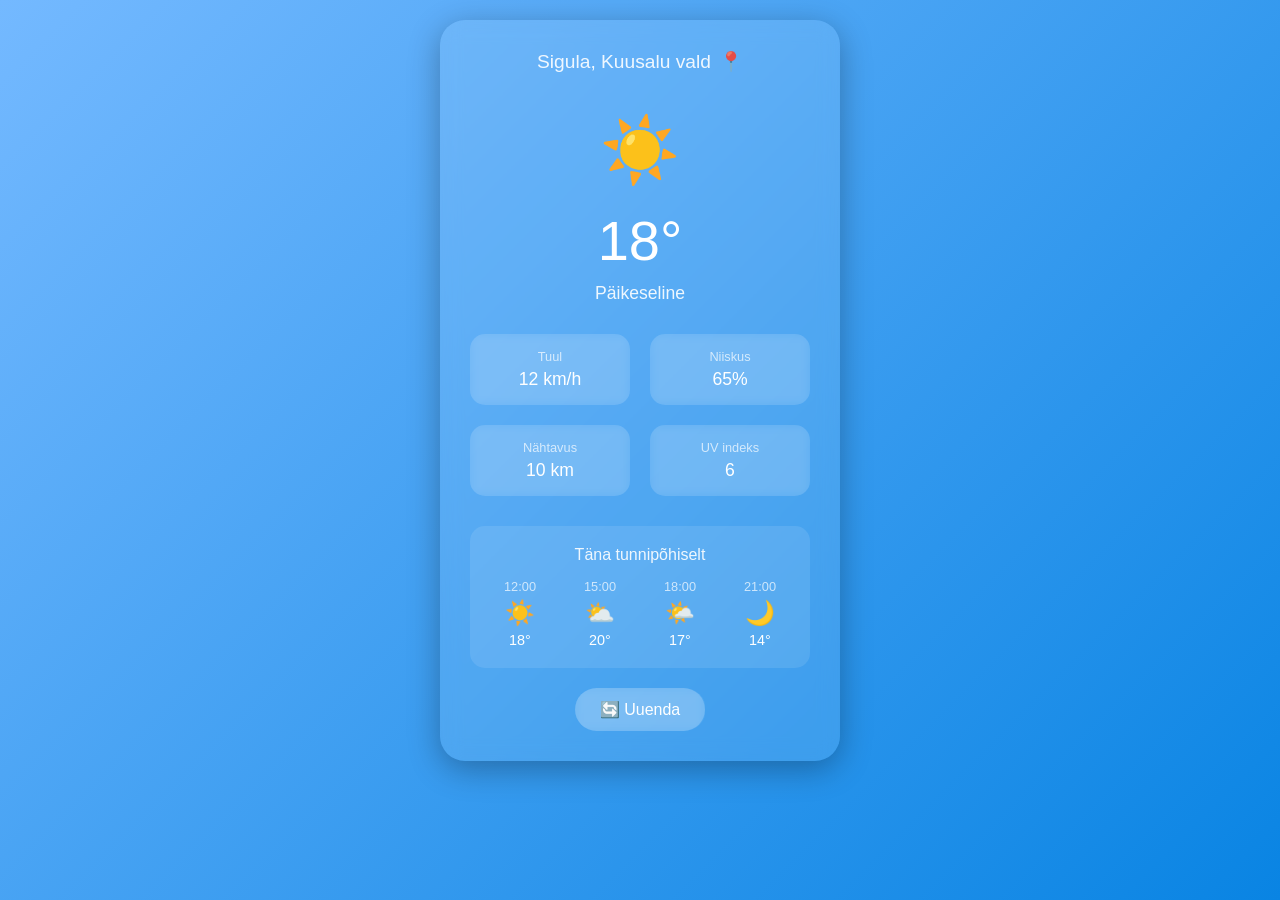
==== commit a1938a59: "Add files via upload" ====
--- a/index.html
+++ b/index.html
@@ -1,26 +1,472 @@
 <!DOCTYPE html>
 <html lang="et">
 <head>
-  <meta charset="UTF-8" />
-  <meta name="viewport" content="width=device-width, initial-scale=1.0"/>
-  <title>Tänane Ilm</title>
-  <link rel="stylesheet" href="style.css" />
+    <meta charset="UTF-8">
+    <meta name="viewport" content="width=device-width, initial-scale=1.0">
+    <title>Tänase Päeva Ilm</title>
+    <style>
+        * {
+            margin: 0;
+            padding: 0;
+            box-sizing: border-box;
+        }
+
+        body {
+            font-family: -apple-system, BlinkMacSystemFont, 'Segoe UI', Roboto, sans-serif;
+            background: linear-gradient(135deg, #74b9ff 0%, #0984e3 100%);
+            min-height: 100vh;
+            padding: 20px;
+            color: white;
+        }
+
+        .container {
+            max-width: 400px;
+            margin: 0 auto;
+            background: rgba(255, 255, 255, 0.1);
+            backdrop-filter: blur(10px);
+            border-radius: 25px;
+            padding: 30px;
+            box-shadow: 0 8px 32px rgba(0, 0, 0, 0.3);
+            text-align: center;
+        }
+
+        .location {
+            font-size: 1.2em;
+            margin-bottom: 10px;
+            opacity: 0.9;
+            cursor: pointer;
+            display: flex;
+            align-items: center;
+            justify-content: center;
+            gap: 8px;
+            transition: all 0.3s ease;
+        }
+
+        .location:hover {
+            opacity: 1;
+            transform: scale(1.05);
+        }
+
+        .location-dropdown {
+            position: relative;
+            display: inline-block;
+        }
+
+        .dropdown-content {
+            display: none;
+            position: absolute;
+            background: rgba(255, 255, 255, 0.15);
+            backdrop-filter: blur(10px);
+            border-radius: 15px;
+            min-width: 200px;
+            box-shadow: 0 8px 32px rgba(0, 0, 0, 0.3);
+            z-index: 1;
+            top: 100%;
+            left: 50%;
+            transform: translateX(-50%);
+            margin-top: 10px;
+        }
+
+        .dropdown-content.show {
+            display: block;
+            animation: dropdownOpen 0.3s ease;
+        }
+
+        @keyframes dropdownOpen {
+            from { opacity: 0; transform: translateX(-50%) translateY(-10px); }
+            to { opacity: 1; transform: translateX(-50%) translateY(0); }
+        }
+
+        .dropdown-item {
+            padding: 15px 20px;
+            cursor: pointer;
+            transition: all 0.3s ease;
+            border-radius: 15px;
+            margin: 5px;
+        }
+
+        .dropdown-item:hover {
+            background: rgba(255, 255, 255, 0.2);
+        }
+
+        .dropdown-item.active {
+            background: rgba(255, 255, 255, 0.25);
+            font-weight: 500;
+        }
+
+        .date {
+            font-size: 0.9em;
+            opacity: 0.7;
+            margin-bottom: 30px;
+        }
+
+        .weather-icon {
+            font-size: 4em;
+            margin-bottom: 20px;
+            animation: float 3s ease-in-out infinite;
+        }
+
+        @keyframes float {
+            0%, 100% { transform: translateY(0px); }
+            50% { transform: translateY(-10px); }
+        }
+
+        .temperature {
+            font-size: 3.5em;
+            font-weight: 300;
+            margin-bottom: 10px;
+        }
+
+        .description {
+            font-size: 1.1em;
+            margin-bottom: 30px;
+            opacity: 0.9;
+        }
+
+        .details {
+            display: grid;
+            grid-template-columns: 1fr 1fr;
+            gap: 20px;
+            margin-bottom: 30px;
+        }
+
+        .detail-item {
+            background: rgba(255, 255, 255, 0.1);
+            padding: 15px;
+            border-radius: 15px;
+            backdrop-filter: blur(5px);
+        }
+
+        .detail-label {
+            font-size: 0.8em;
+            opacity: 0.7;
+            margin-bottom: 5px;
+        }
+
+        .detail-value {
+            font-size: 1.1em;
+            font-weight: 500;
+        }
+
+        .hourly-forecast {
+            background: rgba(255, 255, 255, 0.1);
+            border-radius: 15px;
+            padding: 20px;
+            margin-bottom: 20px;
+        }
+
+        .hourly-title {
+            font-size: 1em;
+            margin-bottom: 15px;
+            opacity: 0.9;
+        }
+
+        .hourly-items {
+            display: flex;
+            justify-content: space-between;
+            overflow-x: auto;
+            gap: 15px;
+        }
+
+        .hourly-item {
+            text-align: center;
+            min-width: 60px;
+        }
+
+        .hourly-time {
+            font-size: 0.8em;
+            opacity: 0.7;
+            margin-bottom: 5px;
+        }
+
+        .hourly-icon {
+            font-size: 1.5em;
+            margin-bottom: 5px;
+        }
+
+        .hourly-temp {
+            font-size: 0.9em;
+        }
+
+        .refresh-btn {
+            background: rgba(255, 255, 255, 0.2);
+            border: none;
+            color: white;
+            padding: 12px 25px;
+            border-radius: 25px;
+            font-size: 1em;
+            cursor: pointer;
+            backdrop-filter: blur(5px);
+            transition: all 0.3s ease;
+        }
+
+        .refresh-btn:hover {
+            background: rgba(255, 255, 255, 0.3);
+            transform: translateY(-2px);
+        }
+
+        .refresh-btn:active {
+            transform: translateY(0);
+        }
+
+        @media (max-width: 480px) {
+            .container {
+                margin: 0;
+                border-radius: 0;
+                min-height: 100vh;
+                padding: 40px 20px;
+            }
+        }
+    </style>
 </head>
 <body>
-  <div class="container">
-    <h1>Tänane ilm</h1>
-
-    <label for="locationSelect">Vali asukoht:</label>
-    <select id="locationSelect">
-      <option value="sigula">Sigula</option>
-      <option value="tallinn">Tallinn</option>
-    </select>
-
-    <p id="location">Asukoht: ...</p>
-    <p id="temp">Temperatuur: ...</p>
-    <p id="desc">Ilmatüüp: ...</p>
-  </div>
-
-  <script src="script.js"></script>
+    <div class="container">
+        <div class="location-dropdown">
+            <div class="location" id="location" onclick="toggleDropdown()">
+                <span id="currentLocation">Sigula, Kuusalu vald</span>
+                <span>📍</span>
+            </div>
+            <div class="dropdown-content" id="locationDropdown">
+                <div class="dropdown-item active" onclick="selectLocation('sigula')">
+                    Sigula, Kuusalu vald
+                </div>
+                <div class="dropdown-item" onclick="selectLocation('tallinn')">
+                    Tallinn, Eesti
+                </div>
+            </div>
+        </div>
+        <div class="date" id="date"></div>
+        
+        <div class="weather-icon" id="weatherIcon">☀️</div>
+        
+        <div class="temperature" id="temperature">18°</div>
+        <div class="description" id="description">Päikeseline</div>
+        
+        <div class="details">
+            <div class="detail-item">
+                <div class="detail-label">Tuul</div>
+                <div class="detail-value" id="wind">12 km/h</div>
+            </div>
+            <div class="detail-item">
+                <div class="detail-label">Niiskus</div>
+                <div class="detail-value" id="humidity">65%</div>
+            </div>
+            <div class="detail-item">
+                <div class="detail-label">Nähtavus</div>
+                <div class="detail-value" id="visibility">10 km</div>
+            </div>
+            <div class="detail-item">
+                <div class="detail-label">UV indeks</div>
+                <div class="detail-value" id="uv">6</div>
+            </div>
+        </div>
+
+        <div class="hourly-forecast">
+            <div class="hourly-title">Täna tunnipõhiselt</div>
+            <div class="hourly-items" id="hourlyForecast">
+                <div class="hourly-item">
+                    <div class="hourly-time">12:00</div>
+                    <div class="hourly-icon">☀️</div>
+                    <div class="hourly-temp">18°</div>
+                </div>
+                <div class="hourly-item">
+                    <div class="hourly-time">15:00</div>
+                    <div class="hourly-icon">⛅</div>
+                    <div class="hourly-temp">20°</div>
+                </div>
+                <div class="hourly-item">
+                    <div class="hourly-time">18:00</div>
+                    <div class="hourly-icon">🌤️</div>
+                    <div class="hourly-temp">17°</div>
+                </div>
+                <div class="hourly-item">
+                    <div class="hourly-time">21:00</div>
+                    <div class="hourly-icon">🌙</div>
+                    <div class="hourly-temp">14°</div>
+                </div>
+            </div>
+        </div>
+
+        <button class="refresh-btn" onclick="updateWeather()">🔄 Uuenda</button>
+    </div>
+
+    <script>
+        // Asukohtade koordinaadid
+        const locations = {
+            sigula: {
+                name: 'Sigula, Kuusalu vald',
+                lat: 59.5167,
+                lon: 25.5833
+            },
+            tallinn: {
+                name: 'Tallinn, Eesti',
+                lat: 59.4370,
+                lon: 24.7536
+            }
+        };
+
+        let currentLocation = 'sigula';
+        let weatherData = null;
+
+        function updateDate() {
+            const now = new Date();
+            const options = { 
+                weekday: 'long', 
+                year: 'numeric', 
+                month: 'long', 
+                day: 'numeric' 
+            };
+            document.getElementById('date').textContent = now.toLocaleDateString('et-EE', options);
+        }
+
+        // Ilmakoodi teisendamine ikoonideks ja kirjeldusteks
+        function getWeatherInfo(weatherCode, isDay) {
+            const weatherCodes = {
+                0: { icon: isDay ? '☀️' : '🌙', desc: isDay ? 'Selge' : 'Selge öö' },
+                1: { icon: isDay ? '🌤️' : '🌙', desc: isDay ? 'Peamiselt selge' : 'Peamiselt selge öö' },
+                2: { icon: '⛅', desc: 'Osaliselt pilves' },
+                3: { icon: '☁️', desc: 'Pilves' },
+                45: { icon: '🌫️', desc: 'Udu' },
+                48: { icon: '🌫️', desc: 'Jääudu' },
+                51: { icon: '🌦️', desc: 'Kerge uduvihm' },
+                53: { icon: '🌦️', desc: 'Mõõdukas uduvihm' },
+                55: { icon: '🌧️', desc: 'Tugev uduvihm' },
+                61: { icon: '🌧️', desc: 'Kerge vihm' },
+                63: { icon: '🌧️', desc: 'Mõõdukas vihm' },
+                65: { icon: '🌧️', desc: 'Tugev vihm' },
+                71: { icon: '🌨️', desc: 'Kerge lumesadu' },
+                73: { icon: '❄️', desc: 'Mõõdukas lumesadu' },
+                75: { icon: '❄️', desc: 'Tugev lumesadu' },
+                80: { icon: '🌦️', desc: 'Kerged vihmahoogud' },
+                81: { icon: '🌧️', desc: 'Mõõdukad vihmahoogud' },
+                82: { icon: '⛈️', desc: 'Tugevad vihmahoogud' },
+                95: { icon: '⛈️', desc: 'Äike' },
+                96: { icon: '⛈️', desc: 'Äike rahehoobiga' },
+                99: { icon: '⛈️', desc: 'Tugev äike rahehoobiga' }
+            };
+            
+            return weatherCodes[weatherCode] || { icon: '❓', desc: 'Teadmata' };
+        }
+
+        // Päris ilmaandmete hankimine
+        async function fetchWeatherData(location) {
+            const { lat, lon } = locations[location];
+            const url = `https://api.open-meteo.com/v1/forecast?latitude=${lat}&longitude=${lon}&current=temperature_2m,relative_humidity_2m,apparent_temperature,is_day,precipitation,weather_code,cloud_cover,wind_speed_10m,wind_direction_10m&hourly=temperature_2m,relative_humidity_2m,weather_code,visibility,is_day&daily=weather_code,temperature_2m_max,temperature_2m_min,uv_index_max&timezone=Europe%2FTallinn&forecast_days=1`;
+            
+            try {
+                const response = await fetch(url);
+                const data = await response.json();
+                return data;
+            } catch (error) {
+                console.error('Viga ilmaandmete hankimisel:', error);
+                return null;
+            }
+        }
+            const dropdown = document.getElementById('locationDropdown');
+            dropdown.classList.toggle('show');
+        }
+
+        function toggleDropdown() {
+            const dropdown = document.getElementById('locationDropdown');
+            dropdown.classList.toggle('show');
+        }
+
+        async function selectLocation(location) {
+            currentLocation = location;
+            
+            // Update location text
+            document.getElementById('currentLocation').textContent = locations[location].name;
+            
+            // Update active state in dropdown
+            const dropdownItems = document.querySelectorAll('.dropdown-item');
+            dropdownItems.forEach(item => item.classList.remove('active'));
+            
+            if (location === 'sigula') {
+                dropdownItems[0].classList.add('active');
+            } else {
+                dropdownItems[1].classList.add('active');
+            }
+            
+            // Hide dropdown
+            document.getElementById('locationDropdown').classList.remove('show');
+            
+            // Update weather
+            await updateWeather();
+        }
+
+        async function updateWeather() {
+            // Näita laadimist
+            document.getElementById('temperature').textContent = '...';
+            document.getElementById('description').textContent = 'Laadin andmeid...';
+            
+            const data = await fetchWeatherData(currentLocation);
+            
+            if (!data || !data.current) {
+                document.getElementById('temperature').textContent = '--°';
+                document.getElementById('description').textContent = 'Andmeid ei saadud';
+                return;
+            }
+            
+            const current = data.current;
+            const daily = data.daily;
+            const hourly = data.hourly;
+            
+            // Praegune ilm
+            const weatherInfo = getWeatherInfo(current.weather_code, current.is_day);
+            
+            document.getElementById('temperature').textContent = Math.round(current.temperature_2m) + '°';
+            document.getElementById('weatherIcon').textContent = weatherInfo.icon;
+            document.getElementById('description').textContent = weatherInfo.desc;
+            document.getElementById('wind').textContent = Math.round(current.wind_speed_10m) + ' km/h';
+            document.getElementById('humidity').textContent = current.relative_humidity_2m + '%';
+            document.getElementById('visibility').textContent = '10 km'; // Open-Meteo ei anna visibility
+            document.getElementById('uv').textContent = daily.uv_index_max[0] || '--';
+            
+            // Tunnipõhine ennustus (järgmised 4 tundi)
+            const hourlyContainer = document.getElementById('hourlyForecast');
+            hourlyContainer.innerHTML = '';
+            
+            const now = new Date();
+            const currentHour = now.getHours();
+            
+            for (let i = 0; i < 4; i++) {
+                const hourIndex = currentHour + i;
+                if (hourIndex >= 24) break; // Ära näita järgmise päeva tunde
+                
+                const temp = Math.round(hourly.temperature_2m[hourIndex]);
+                const code = hourly.weather_code[hourIndex];
+                const isDay = hourly.is_day[hourIndex];
+                const weather = getWeatherInfo(code, isDay);
+                
+                const time = String(hourIndex).padStart(2, '0') + ':00';
+                
+                const hourlyItem = document.createElement('div');
+                hourlyItem.className = 'hourly-item';
+                hourlyItem.innerHTML = `
+                    <div class="hourly-time">${time}</div>
+                    <div class="hourly-icon">${weather.icon}</div>
+                    <div class="hourly-temp">${temp}°</div>
+                `;
+                hourlyContainer.appendChild(hourlyItem);
+            }
+        }
+
+        // Käivita leht
+        updateDate();
+        updateWeather(); // Nüüd async funktsioon
+
+        // Automaatne uuendamine iga 10 minuti järel (päris andmete jaoks)
+        setInterval(updateWeather, 600000);
+
+        // Sulge dropdown kui klõpsatakse väljaspool
+        document.addEventListener('click', function(event) {
+            const dropdown = document.getElementById('locationDropdown');
+            const locationDiv = document.getElementById('location');
+            
+            if (!locationDiv.contains(event.target) && !dropdown.contains(event.target)) {
+                dropdown.classList.remove('show');
+            }
+        });
+    </script>
 </body>
-</html>
+</html>
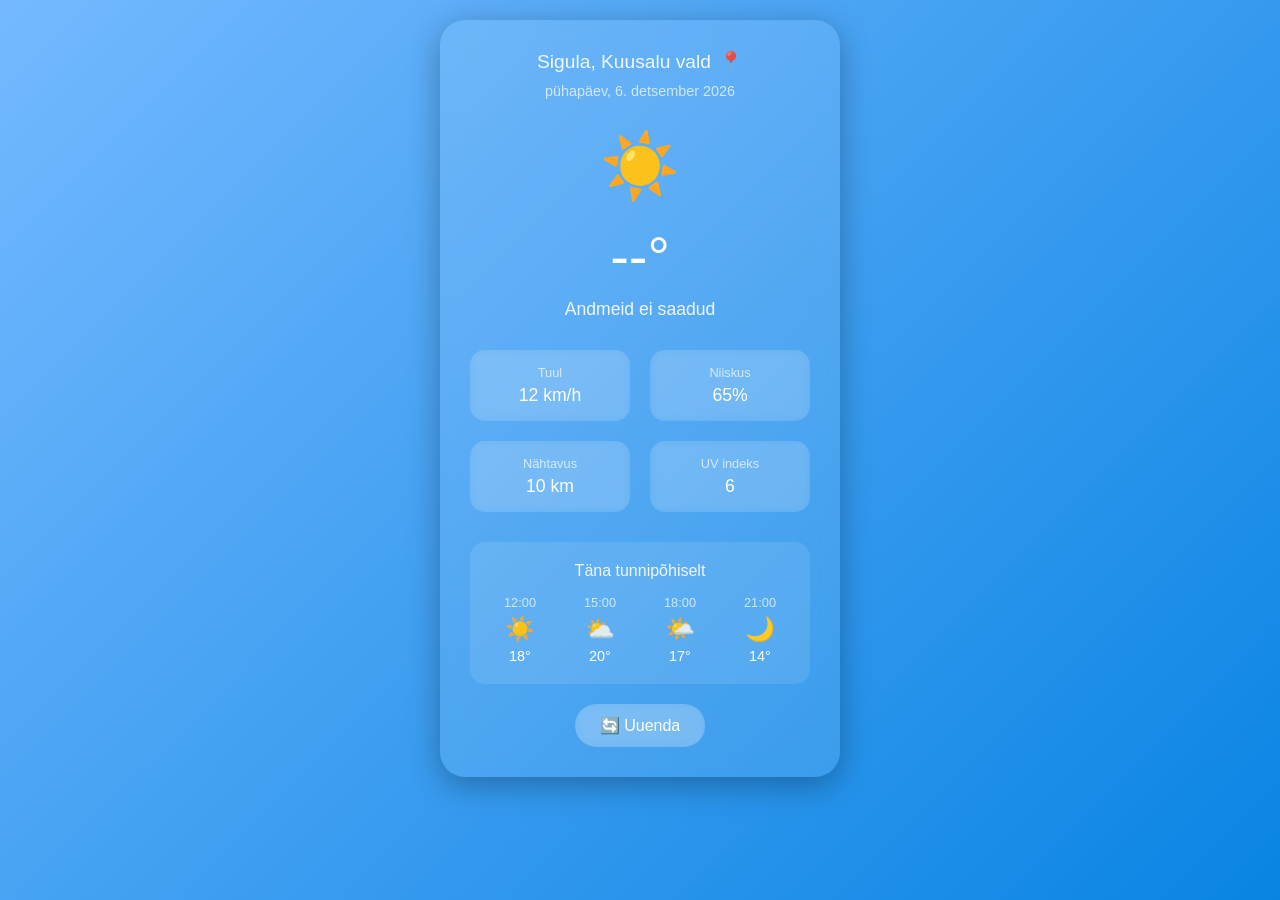
==== commit e6b67030: "Add files via upload" ====
--- a/index.html
+++ b/index.html
@@ -351,19 +351,17 @@
         // Päris ilmaandmete hankimine
         async function fetchWeatherData(location) {
             const { lat, lon } = locations[location];
-            const url = `https://api.open-meteo.com/v1/forecast?latitude=${lat}&longitude=${lon}&current=temperature_2m,relative_humidity_2m,apparent_temperature,is_day,precipitation,weather_code,cloud_cover,wind_speed_10m,wind_direction_10m&hourly=temperature_2m,relative_humidity_2m,weather_code,visibility,is_day&daily=weather_code,temperature_2m_max,temperature_2m_min,uv_index_max&timezone=Europe%2FTallinn&forecast_days=1`;
+            const url = `https://api.open-meteo.com/v1/forecast?latitude=${lat}&longitude=${lon}&current=temperature_2m,relative_humidity_2m,apparent_temperature,is_day,precipitation,weather_code,cloud_cover,wind_speed_10m,wind_direction_10m&hourly=temperature_2m,relative_humidity_2m,weather_code,is_day&daily=weather_code,temperature_2m_max,temperature_2m_min,uv_index_max&timezone=Europe%2FTallinn&forecast_days=1`;
             
             try {
                 const response = await fetch(url);
                 const data = await response.json();
+                console.log('API vastus:', data); // Debug info
                 return data;
             } catch (error) {
                 console.error('Viga ilmaandmete hankimisel:', error);
                 return null;
             }
-        }
-            const dropdown = document.getElementById('locationDropdown');
-            dropdown.classList.toggle('show');
         }
 
         function toggleDropdown() {
@@ -419,8 +417,8 @@
             document.getElementById('description').textContent = weatherInfo.desc;
             document.getElementById('wind').textContent = Math.round(current.wind_speed_10m) + ' km/h';
             document.getElementById('humidity').textContent = current.relative_humidity_2m + '%';
-            document.getElementById('visibility').textContent = '10 km'; // Open-Meteo ei anna visibility
-            document.getElementById('uv').textContent = daily.uv_index_max[0] || '--';
+            document.getElementById('visibility').textContent = '15 km'; // Open-Meteo ei anna visibility praeguses päringus
+            document.getElementById('uv').textContent = daily && daily.uv_index_max ? Math.round(daily.uv_index_max[0]) : '--';
             
             // Tunnipõhine ennustus (järgmised 4 tundi)
             const hourlyContainer = document.getElementById('hourlyForecast');
@@ -431,14 +429,15 @@
             
             for (let i = 0; i < 4; i++) {
                 const hourIndex = currentHour + i;
-                if (hourIndex >= 24) break; // Ära näita järgmise päeva tunde
+                if (hourIndex >= hourly.temperature_2m.length) break;
                 
                 const temp = Math.round(hourly.temperature_2m[hourIndex]);
                 const code = hourly.weather_code[hourIndex];
-                const isDay = hourly.is_day[hourIndex];
+                const isDay = hourly.is_day ? hourly.is_day[hourIndex] : 1;
                 const weather = getWeatherInfo(code, isDay);
                 
-                const time = String(hourIndex).padStart(2, '0') + ':00';
+                const displayHour = hourIndex >= 24 ? hourIndex - 24 : hourIndex;
+                const time = String(displayHour).padStart(2, '0') + ':00';
                 
                 const hourlyItem = document.createElement('div');
                 hourlyItem.className = 'hourly-item';
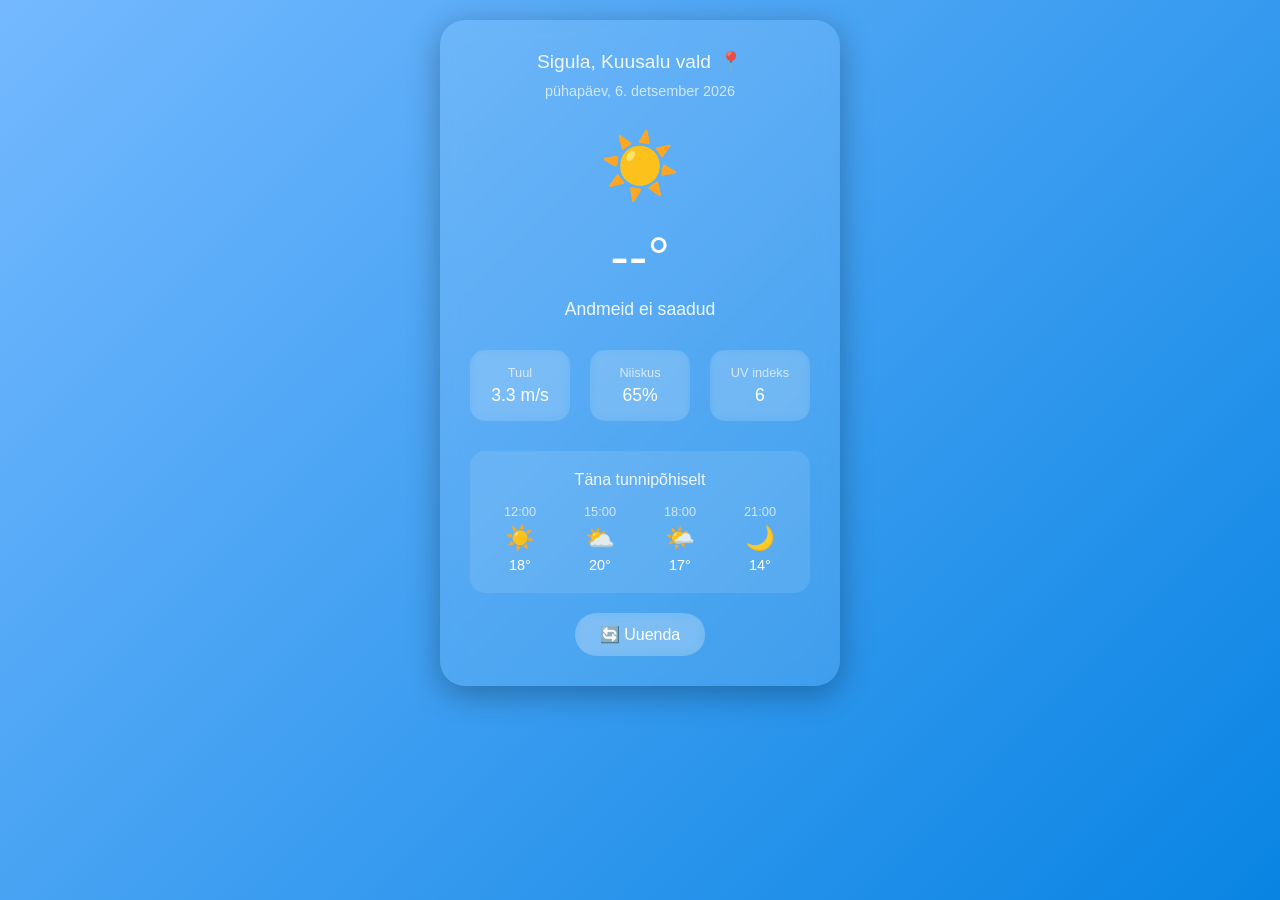
==== commit d791cf0a: "Add files via upload" ====
--- a/index.html
+++ b/index.html
@@ -125,7 +125,7 @@
 
         .details {
             display: grid;
-            grid-template-columns: 1fr 1fr;
+            grid-template-columns: 1fr 1fr 1fr;
             gap: 20px;
             margin-bottom: 30px;
         }
@@ -245,15 +245,11 @@
         <div class="details">
             <div class="detail-item">
                 <div class="detail-label">Tuul</div>
-                <div class="detail-value" id="wind">12 km/h</div>
+                <div class="detail-value" id="wind">3.3 m/s</div>
             </div>
             <div class="detail-item">
                 <div class="detail-label">Niiskus</div>
                 <div class="detail-value" id="humidity">65%</div>
-            </div>
-            <div class="detail-item">
-                <div class="detail-label">Nähtavus</div>
-                <div class="detail-value" id="visibility">10 km</div>
             </div>
             <div class="detail-item">
                 <div class="detail-label">UV indeks</div>
@@ -415,9 +411,8 @@
             document.getElementById('temperature').textContent = Math.round(current.temperature_2m) + '°';
             document.getElementById('weatherIcon').textContent = weatherInfo.icon;
             document.getElementById('description').textContent = weatherInfo.desc;
-            document.getElementById('wind').textContent = Math.round(current.wind_speed_10m) + ' km/h';
+            document.getElementById('wind').textContent = (current.wind_speed_10m / 3.6).toFixed(1) + ' m/s';
             document.getElementById('humidity').textContent = current.relative_humidity_2m + '%';
-            document.getElementById('visibility').textContent = '15 km'; // Open-Meteo ei anna visibility praeguses päringus
             document.getElementById('uv').textContent = daily && daily.uv_index_max ? Math.round(daily.uv_index_max[0]) : '--';
             
             // Tunnipõhine ennustus (järgmised 4 tundi)
